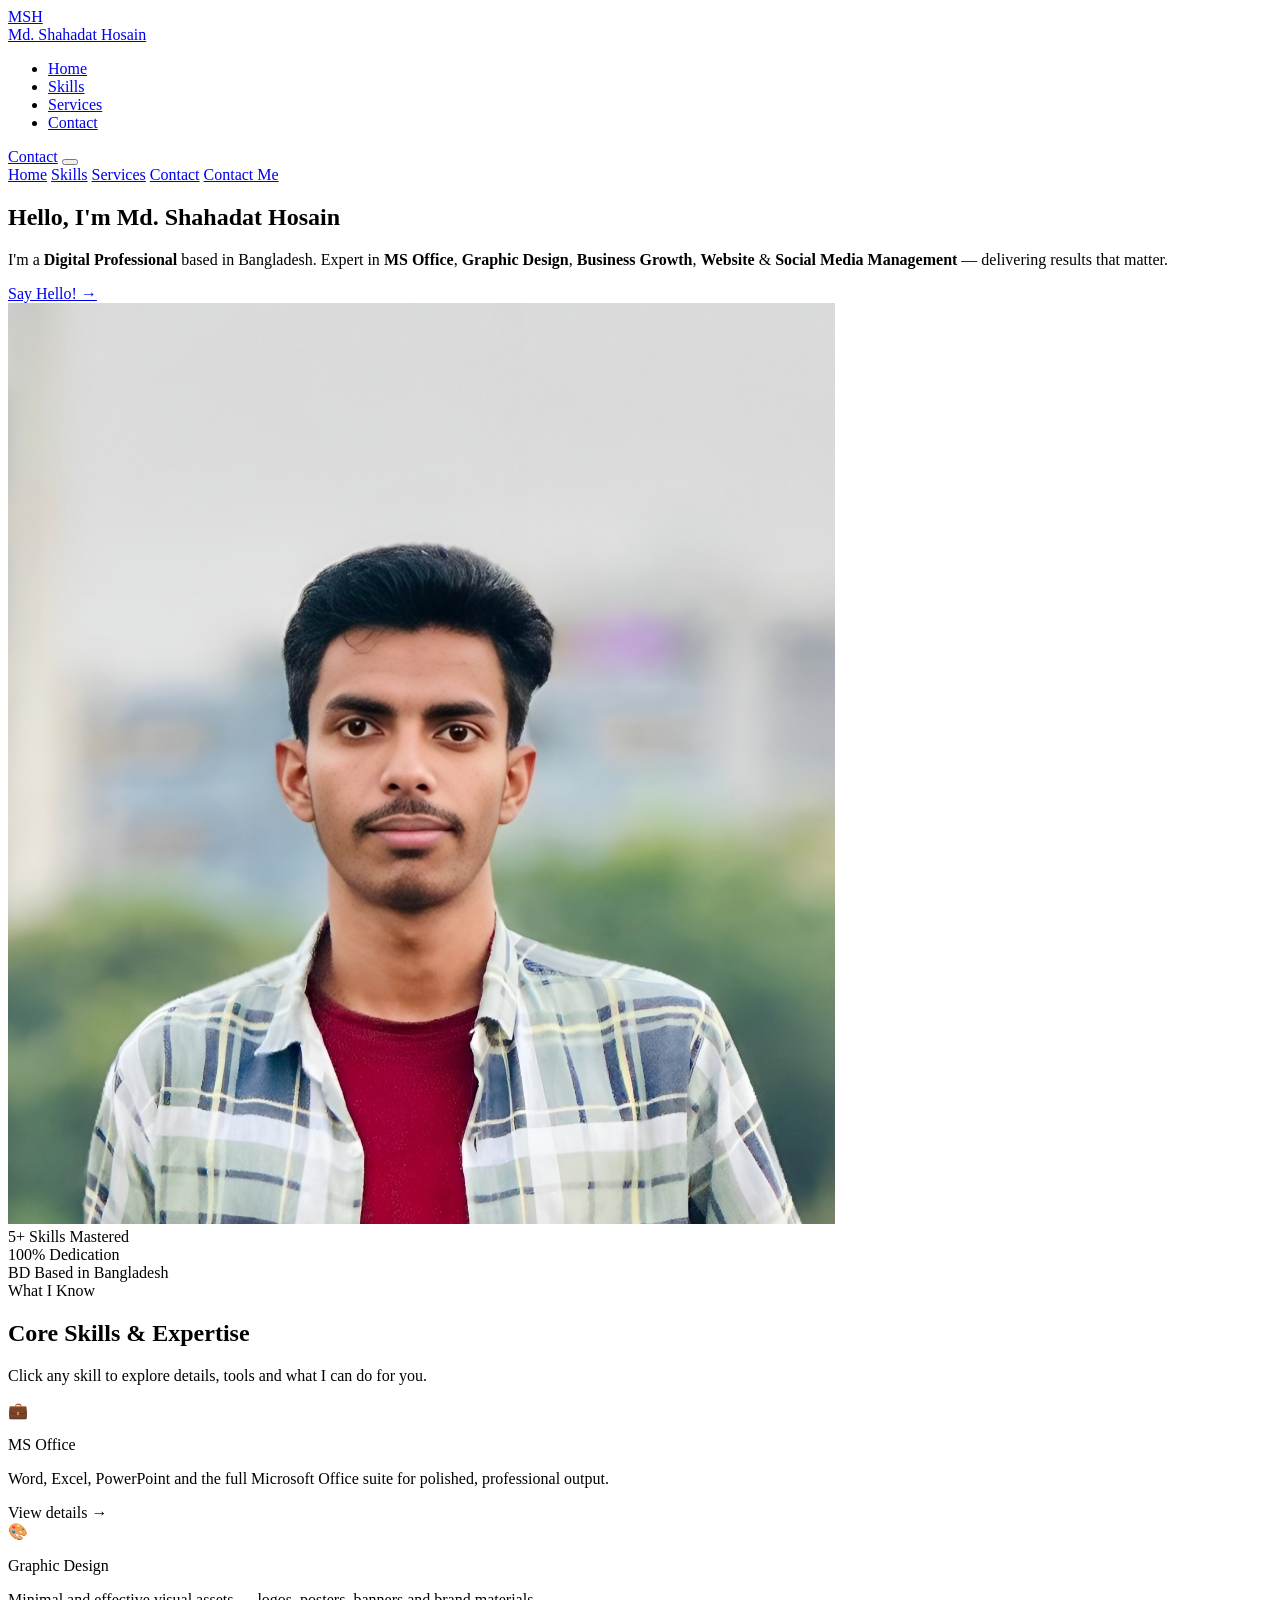
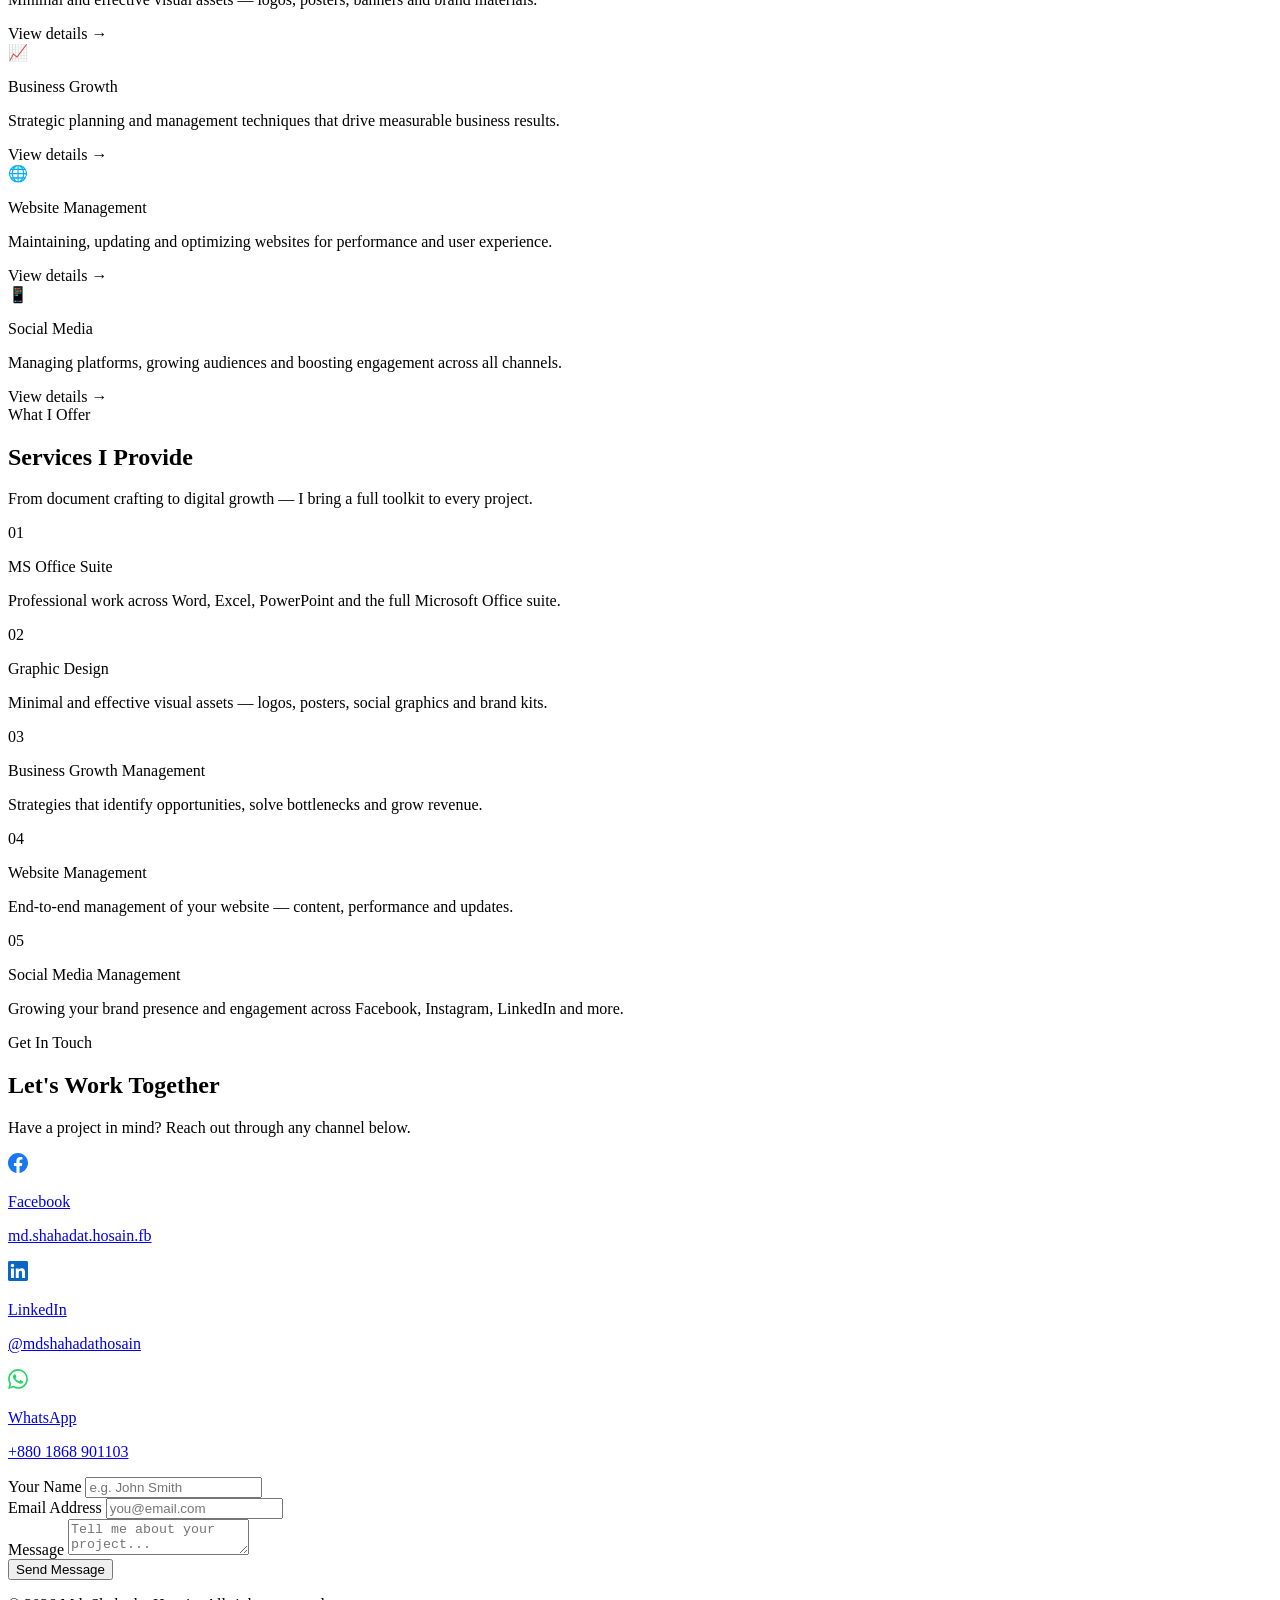
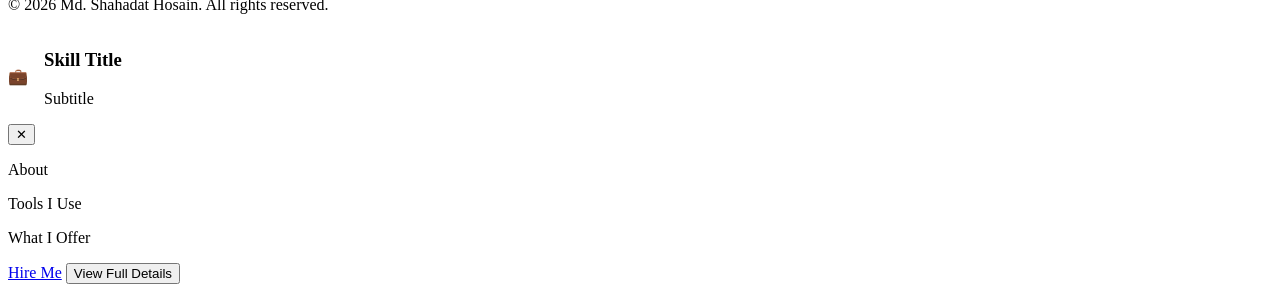
==== index.html @ ca5d0a6a "Add files via upload" ====
<!DOCTYPE html>
<html lang="en">
<head>
<meta charset="UTF-8">
<meta name="viewport" content="width=device-width, initial-scale=1.0">
<title>Md. Shahadat Hosain — Portfolio</title>
<link href="https://fonts.googleapis.com/css2?family=Plus+Jakarta+Sans:wght@300;400;500;600;700;800&display=swap" rel="stylesheet">
<link rel="stylesheet" href="css/style.css">
</head>
<body>

<nav>
  <a href="#" class="nav-brand">
    <div class="nav-avatar">MSH</div>
    <span class="nav-brand-name">Md. Shahadat Hosain</span>
  </a>
  <ul class="nav-links">
    <li><a href="#home" class="active">Home</a></li>
    <li><a href="#skills">Skills</a></li>
    <li><a href="#services">Services</a></li>
    <li><a href="#contact">Contact</a></li>
  </ul>
  <a href="#contact" class="nav-contact">Contact</a>
  <button class="hamburger" id="hamburger" aria-label="Menu">
    <span></span><span></span><span></span>
  </button>
</nav>
<div class="mobile-menu" id="mobileMenu">
  <a href="#home"     onclick="closeMobile()">Home</a>
  <a href="#skills"   onclick="closeMobile()">Skills</a>
  <a href="#services" onclick="closeMobile()">Services</a>
  <a href="#contact"  onclick="closeMobile()">Contact</a>
  <a href="#contact" class="m-contact" onclick="closeMobile()">Contact Me</a>
</div>

<!-- HERO -->
<section class="hero" id="home">
  <div class="hero-bg"></div>
  <div class="hero-left">
    <h1 class="hero-greeting">
      Hello, I&#39;m
      <span>Md. Shahadat Hosain</span>
    </h1>
    <p class="hero-desc">
      I&#39;m a <strong>Digital Professional</strong> based in Bangladesh. Expert in
      <strong>MS Office</strong>, <strong>Graphic Design</strong>,
      <strong>Business Growth</strong>, <strong>Website</strong> &amp;
      <strong>Social Media Management</strong> — delivering results that matter.
    </p>
    <a href="#contact" class="hero-cta">Say Hello! &rarr;</a>
  </div>
  <div class="hero-right">
    <div class="hero-photo-wrap">
      <img src="[data-uri]" alt="Md. Shahadat Hosain">
    </div>
  </div>
  <div class="hero-stats">
    <div class="stat-box">
      <span class="stat-num">5+</span>
      <span class="stat-label">Skills Mastered</span>
    </div>
    <div class="stat-box">
      <span class="stat-num">100%</span>
      <span class="stat-label">Dedication</span>
    </div>
    <div class="stat-box">
      <span class="stat-num">BD</span>
      <span class="stat-label">Based in Bangladesh</span>
    </div>
  </div>
</section>

<!-- SKILLS -->
<section class="section" id="skills">
  <div class="section-header">
    <span class="section-badge">What I Know</span>
    <h2 class="section-title">Core Skills &amp; Expertise</h2>
    <p class="section-sub">Click any skill to explore details, tools and what I can do for you.</p>
  </div>
  <div class="skills-grid">

    <div class="skill-card" onclick="openSkillModal('ms-office')">
      <div class="skill-icon-wrap">💼</div>
      <p class="skill-name">MS Office</p>
      <p class="skill-desc">Word, Excel, PowerPoint and the full Microsoft Office suite for polished, professional output.</p>
      <span class="skill-arrow">View details &rarr;</span>
    </div>

    <div class="skill-card" onclick="openSkillModal('graphic-design')">
      <div class="skill-icon-wrap">🎨</div>
      <p class="skill-name">Graphic Design</p>
      <p class="skill-desc">Minimal and effective visual assets — logos, posters, banners and brand materials.</p>
      <span class="skill-arrow">View details &rarr;</span>
    </div>

    <div class="skill-card" onclick="openSkillModal('business-growth')">
      <div class="skill-icon-wrap">📈</div>
      <p class="skill-name">Business Growth</p>
      <p class="skill-desc">Strategic planning and management techniques that drive measurable business results.</p>
      <span class="skill-arrow">View details &rarr;</span>
    </div>

    <div class="skill-card" onclick="openSkillModal('website-management')">
      <div class="skill-icon-wrap">🌐</div>
      <p class="skill-name">Website Management</p>
      <p class="skill-desc">Maintaining, updating and optimizing websites for performance and user experience.</p>
      <span class="skill-arrow">View details &rarr;</span>
    </div>

    <div class="skill-card" onclick="openSkillModal('social-media')">
      <div class="skill-icon-wrap">📱</div>
      <p class="skill-name">Social Media</p>
      <p class="skill-desc">Managing platforms, growing audiences and boosting engagement across all channels.</p>
      <span class="skill-arrow">View details &rarr;</span>
    </div>

  </div>
</section>

<!-- SERVICES -->
<section class="section alt" id="services">
  <div class="section-header">
    <span class="section-badge">What I Offer</span>
    <h2 class="section-title">Services I Provide</h2>
    <p class="section-sub">From document crafting to digital growth — I bring a full toolkit to every project.</p>
  </div>
  <div class="services-grid">
    <div class="service-card">
      <p class="service-num">01</p>
      <p class="service-title">MS Office Suite</p>
      <p class="service-desc">Professional work across Word, Excel, PowerPoint and the full Microsoft Office suite.</p>
    </div>
    <div class="service-card">
      <p class="service-num">02</p>
      <p class="service-title">Graphic Design</p>
      <p class="service-desc">Minimal and effective visual assets — logos, posters, social graphics and brand kits.</p>
    </div>
    <div class="service-card">
      <p class="service-num">03</p>
      <p class="service-title">Business Growth Management</p>
      <p class="service-desc">Strategies that identify opportunities, solve bottlenecks and grow revenue.</p>
    </div>
    <div class="service-card">
      <p class="service-num">04</p>
      <p class="service-title">Website Management</p>
      <p class="service-desc">End-to-end management of your website — content, performance and updates.</p>
    </div>
    <div class="service-card">
      <p class="service-num">05</p>
      <p class="service-title">Social Media Management</p>
      <p class="service-desc">Growing your brand presence and engagement across Facebook, Instagram, LinkedIn and more.</p>
    </div>
  </div>
</section>

<!-- CONTACT -->
<section class="contact-section" id="contact">
  <div class="section-header" style="position:relative;z-index:1">
    <span class="section-badge">Get In Touch</span>
    <h2 class="section-title">Let&#39;s Work Together</h2>
    <p class="section-sub">Have a project in mind? Reach out through any channel below.</p>
  </div>
  <div class="contact-grid">
    <div class="contact-links">
      <a href="https://www.facebook.com/md.shahadat.hosain.fb" target="_blank" class="contact-link">
        <div class="contact-icon ci-fb">
          <svg width="20" height="20" viewBox="0 0 24 24" fill="#1877f2"><path d="M24 12.073c0-6.627-5.373-12-12-12s-12 5.373-12 12c0 5.99 4.388 10.954 10.125 11.854v-8.385H7.078v-3.47h3.047V9.43c0-3.007 1.792-4.669 4.533-4.669 1.312 0 2.686.235 2.686.235v2.953H15.83c-1.491 0-1.956.925-1.956 1.874v2.25h3.328l-.532 3.47h-2.796v8.385C19.612 23.027 24 18.062 24 12.073z"/></svg>
        </div>
        <div>
          <p class="contact-link-label">Facebook</p>
          <p class="contact-link-val">md.shahadat.hosain.fb</p>
        </div>
      </a>
      <a href="https://www.linkedin.com/in/mdshahadathosain" target="_blank" class="contact-link">
        <div class="contact-icon ci-li">
          <svg width="20" height="20" viewBox="0 0 24 24" fill="#0a66c2"><path d="M20.447 20.452h-3.554v-5.569c0-1.328-.027-3.037-1.852-3.037-1.853 0-2.136 1.445-2.136 2.939v5.667H9.351V9h3.414v1.561h.046c.477-.9 1.637-1.85 3.37-1.85 3.601 0 4.267 2.37 4.267 5.455v6.286zM5.337 7.433c-1.144 0-2.063-.926-2.063-2.065 0-1.138.92-2.063 2.063-2.063 1.14 0 2.064.925 2.064 2.063 0 1.139-.925 2.065-2.064 2.065zm1.782 13.019H3.555V9h3.564v11.452zM22.225 0H1.771C.792 0 0 .774 0 1.729v20.542C0 23.227.792 24 1.771 24h20.451C23.2 24 24 23.227 24 22.271V1.729C24 .774 23.2 0 22.222 0h.003z"/></svg>
        </div>
        <div>
          <p class="contact-link-label">LinkedIn</p>
          <p class="contact-link-val">@mdshahadathosain</p>
        </div>
      </a>
      <a href="https://wa.me/8801868901103" target="_blank" class="contact-link">
        <div class="contact-icon ci-wa">
          <svg width="20" height="20" viewBox="0 0 24 24" fill="#25d366"><path d="M17.472 14.382c-.297-.149-1.758-.867-2.03-.967-.273-.099-.471-.148-.67.15-.197.297-.767.966-.94 1.164-.173.199-.347.223-.644.075-.297-.15-1.255-.463-2.39-1.475-.883-.788-1.48-1.761-1.653-2.059-.173-.297-.018-.458.13-.606.134-.133.298-.347.446-.52.149-.174.198-.298.298-.497.099-.198.05-.371-.025-.52-.075-.149-.669-1.612-.916-2.207-.242-.579-.487-.5-.669-.51-.173-.008-.371-.01-.57-.01-.198 0-.52.074-.792.372-.272.297-1.04 1.016-1.04 2.479 0 1.462 1.065 2.875 1.213 3.074.149.198 2.096 3.2 5.077 4.487.709.306 1.262.489 1.694.625.712.227 1.36.195 1.871.118.571-.085 1.758-.719 2.006-1.413.248-.694.248-1.289.173-1.413-.074-.124-.272-.198-.57-.347m-5.421 7.403h-.004a9.87 9.87 0 01-5.031-1.378l-.361-.214-3.741.982.998-3.648-.235-.374a9.86 9.86 0 01-1.51-5.26c.001-5.45 4.436-9.884 9.888-9.884 2.64 0 5.122 1.03 6.988 2.898a9.825 9.825 0 012.893 6.994c-.003 5.45-4.437 9.884-9.885 9.884m8.413-18.297A11.815 11.815 0 0012.05 0C5.495 0 .16 5.335.157 11.892c0 2.096.547 4.142 1.588 5.945L.057 24l6.305-1.654a11.882 11.882 0 005.683 1.448h.005c6.554 0 11.89-5.335 11.893-11.893a11.821 11.821 0 00-3.48-8.413z"/></svg>
        </div>
        <div>
          <p class="contact-link-label">WhatsApp</p>
          <p class="contact-link-val">+880 1868 901103</p>
        </div>
      </a>
    </div>
    <div class="contact-form">
      <form onsubmit="handleContactSubmit(event)">
        <div class="form-group">
          <label class="form-label">Your Name</label>
          <input type="text" id="contactName" class="form-input" placeholder="e.g. John Smith" required>
        </div>
        <div class="form-group">
          <label class="form-label">Email Address</label>
          <input type="email" class="form-input" placeholder="you@email.com" required>
        </div>
        <div class="form-group">
          <label class="form-label">Message</label>
          <textarea class="form-textarea" placeholder="Tell me about your project..."></textarea>
        </div>
        <button type="submit" class="btn-submit">Send Message</button>
      </form>
    </div>
  </div>
</section>

<footer>
  <p>&copy; 2026 <span>Md. Shahadat Hosain</span>. All rights reserved.</p>
</footer>

<!-- SKILL MODAL -->
<div class="modal-overlay" id="modalOverlay">
  <div class="modal-box" id="modalBox">
    <div class="modal-header">
      <div style="display:flex;align-items:center;gap:1rem;flex:1">
        <div class="modal-icon-wrap" id="modal-icon">💼</div>
        <div class="modal-title-group">
          <h3 class="modal-title" id="modal-title">Skill Title</h3>
          <p class="modal-subtitle" id="modal-subtitle">Subtitle</p>
        </div>
      </div>
      <button class="modal-close" onclick="closeModal()">&#10005;</button>
    </div>
    <div class="modal-body">
      <p class="modal-section-title">About</p>
      <p class="modal-desc" id="modal-desc"></p>
      <p class="modal-section-title">Tools I Use</p>
      <div class="modal-tools" id="modal-tools"></div>
      <p class="modal-section-title">What I Offer</p>
      <div class="modal-offers" id="modal-offers"></div>
      <div class="modal-cta">
        <a href="#contact" class="modal-btn modal-btn-primary" onclick="closeModal()">Hire Me</a>
        <button class="modal-btn modal-btn-outline" id="modal-full-page-btn">View Full Details</button>
      </div>
    </div>
  </div>
</div>

<script src="js/main.js"></script>
</body>
</html>
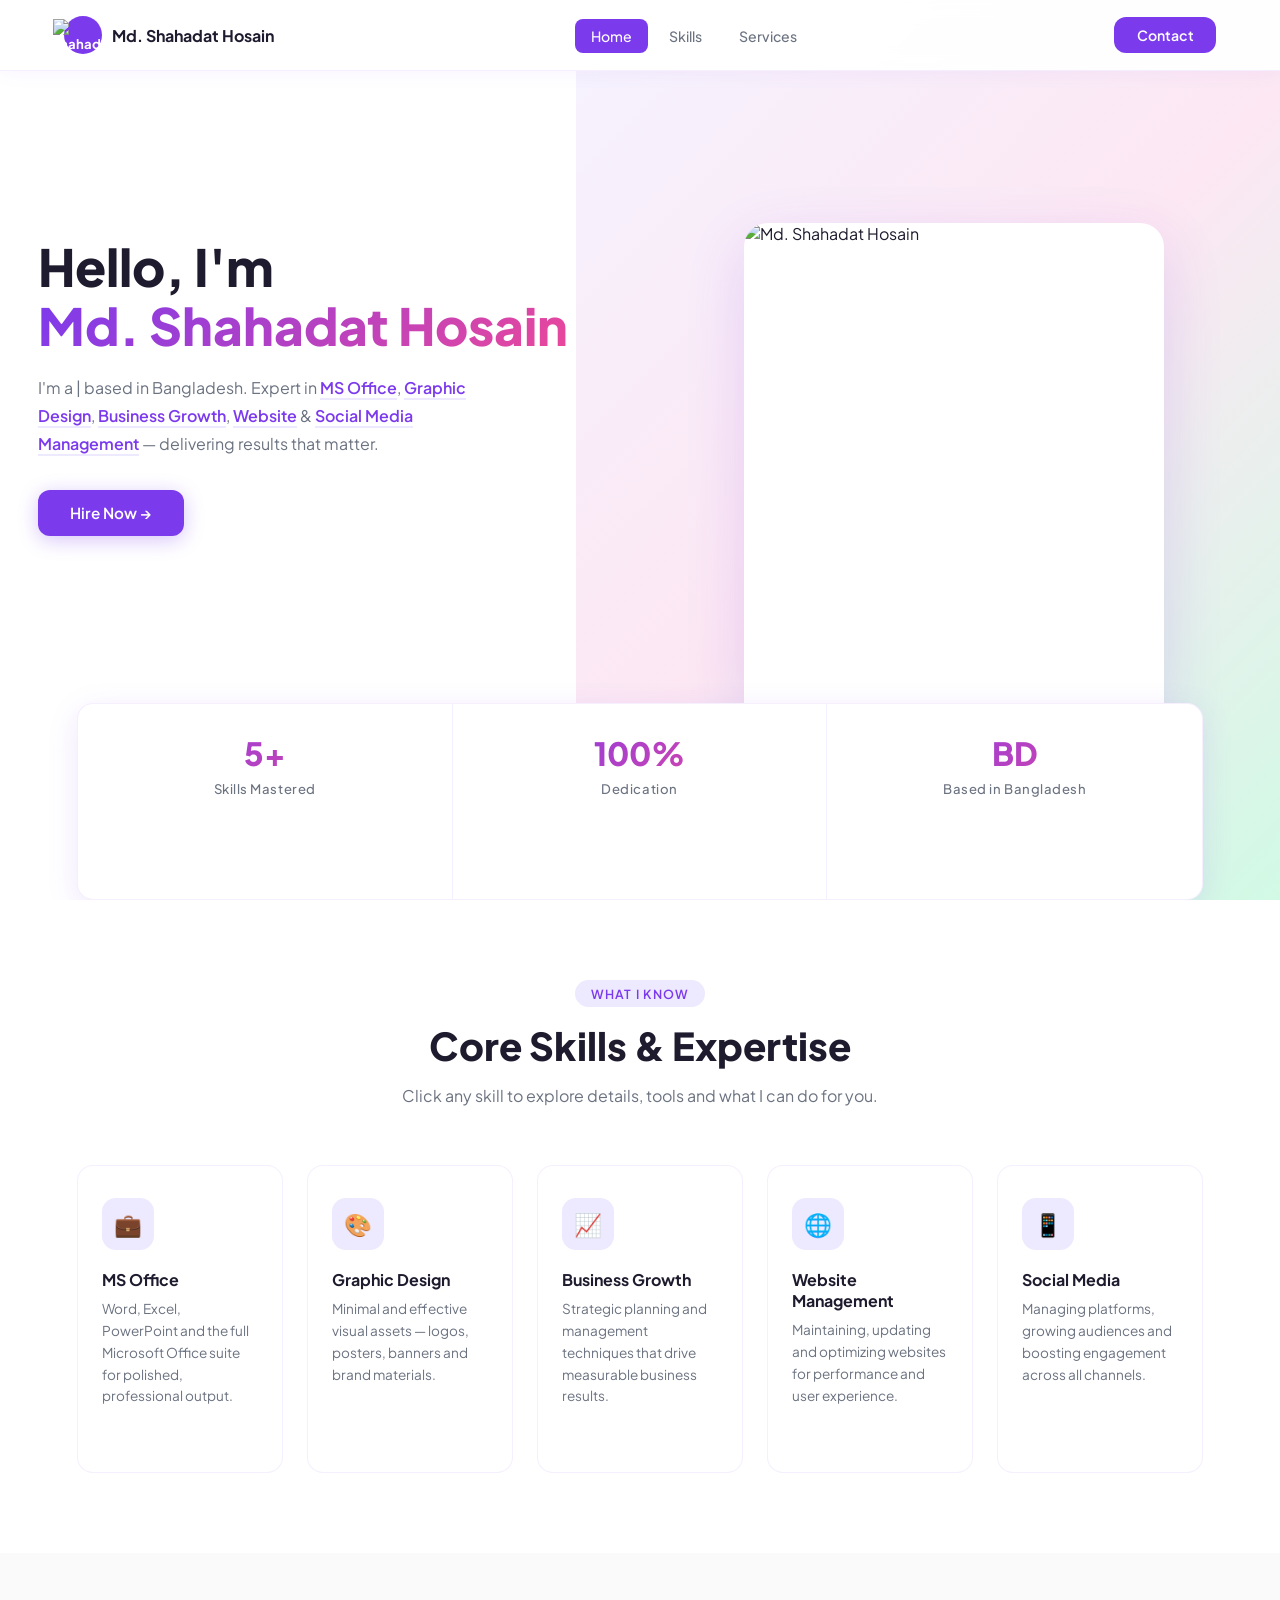
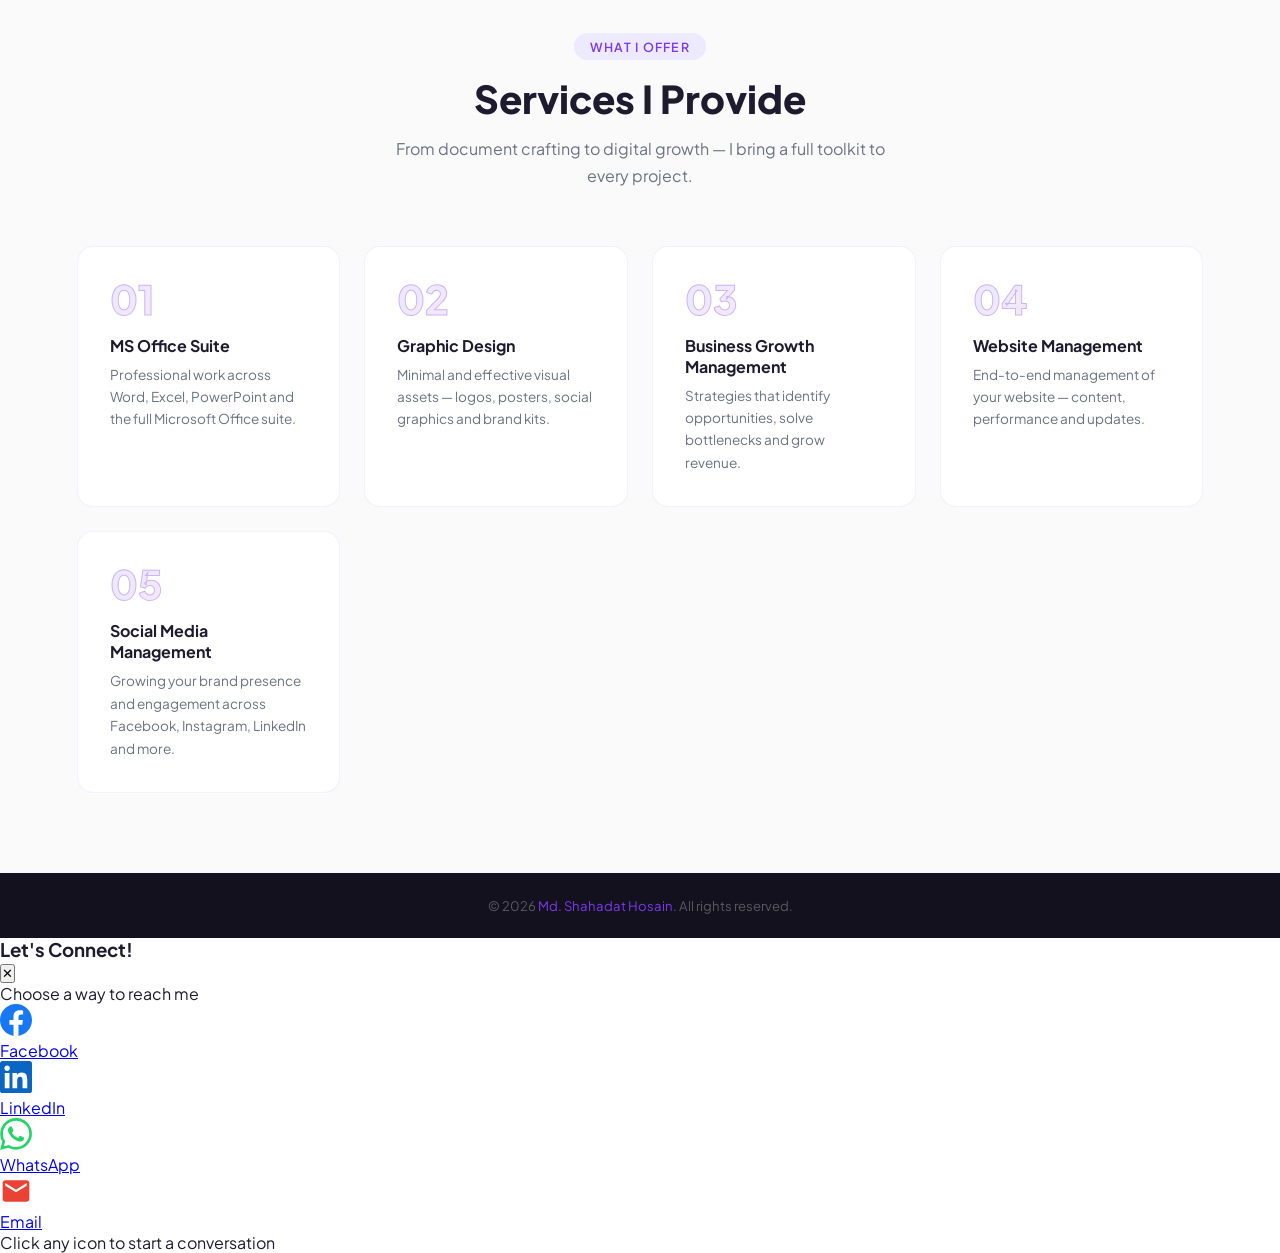
==== commit 37560200: "Update index.html" ====
--- a/index.html
+++ b/index.html
@@ -11,14 +11,14 @@
 
 <nav>
   <a href="#" class="nav-brand">
-    <div class="nav-avatar">MSH</div>
+    <div class="nav-avatar"><img class="nav-img" src="nav.jpg" alt="shahadat"></div>
     <span class="nav-brand-name">Md. Shahadat Hosain</span>
   </a>
   <ul class="nav-links">
     <li><a href="#home" class="active">Home</a></li>
     <li><a href="#skills">Skills</a></li>
     <li><a href="#services">Services</a></li>
-    <li><a href="#contact">Contact</a></li>
+    <!-- <li><a href="#contact">Contact</a></li> -->
   </ul>
   <a href="#contact" class="nav-contact">Contact</a>
   <button class="hamburger" id="hamburger" aria-label="Menu">
@@ -42,16 +42,16 @@
       <span>Md. Shahadat Hosain</span>
     </h1>
     <p class="hero-desc">
-      I&#39;m a <strong>Digital Professional</strong> based in Bangladesh. Expert in
+      I&#39;m a <span class="typing-text"></span><span class="typing-cursor">|</span> based in Bangladesh. Expert in
       <strong>MS Office</strong>, <strong>Graphic Design</strong>,
       <strong>Business Growth</strong>, <strong>Website</strong> &amp;
       <strong>Social Media Management</strong> — delivering results that matter.
     </p>
-    <a href="#contact" class="hero-cta">Say Hello! &rarr;</a>
+    <a href="#contact" class="hero-cta">Hire Now &rarr;</a>
   </div>
   <div class="hero-right">
     <div class="hero-photo-wrap">
-      <img src="[data-uri]" alt="Md. Shahadat Hosain">
+      <img src="shahadat.jpeg" alt="Md. Shahadat Hosain" class="hero-photo">
     </div>
   </div>
   <div class="hero-stats">
@@ -154,7 +154,7 @@
 </section>
 
 <!-- CONTACT -->
-<section class="contact-section" id="contact">
+<!-- <section class="contact-section" id="contact">
   <div class="section-header" style="position:relative;z-index:1">
     <span class="section-badge">Get In Touch</span>
     <h2 class="section-title">Let&#39;s Work Together</h2>
@@ -162,53 +162,24 @@
   </div>
   <div class="contact-grid">
     <div class="contact-links">
-      <a href="https://www.facebook.com/md.shahadat.hosain.fb" target="_blank" class="contact-link">
+      <a href="https://www.facebook.com/md.shahadat.hosain.fb" target="_blank" class="contact-link" aria-label="Contact via Facebook">
         <div class="contact-icon ci-fb">
-          <svg width="20" height="20" viewBox="0 0 24 24" fill="#1877f2"><path d="M24 12.073c0-6.627-5.373-12-12-12s-12 5.373-12 12c0 5.99 4.388 10.954 10.125 11.854v-8.385H7.078v-3.47h3.047V9.43c0-3.007 1.792-4.669 4.533-4.669 1.312 0 2.686.235 2.686.235v2.953H15.83c-1.491 0-1.956.925-1.956 1.874v2.25h3.328l-.532 3.47h-2.796v8.385C19.612 23.027 24 18.062 24 12.073z"/></svg>
-        </div>
-        <div>
-          <p class="contact-link-label">Facebook</p>
-          <p class="contact-link-val">md.shahadat.hosain.fb</p>
-        </div>
-      </a>
-      <a href="https://www.linkedin.com/in/mdshahadathosain" target="_blank" class="contact-link">
+          <svg width="28" height="28" viewBox="0 0 24 24" fill="#1877f2"><path d="M24 12.073c0-6.627-5.373-12-12-12s-12 5.373-12 12c0 5.99 4.388 10.954 10.125 11.854v-8.385H7.078v-3.47h3.047V9.43c0-3.007 1.792-4.669 4.533-4.669 1.312 0 2.686.235 2.686.235v2.953H15.83c-1.491 0-1.956.925-1.956 1.874v2.25h3.328l-.532 3.47h-2.796v8.385C19.612 23.027 24 18.062 24 12.073z"/></svg>
+        </div>
+      </a>
+      <a href="https://www.linkedin.com/in/mdshahadathosain" target="_blank" class="contact-link" aria-label="Contact via LinkedIn">
         <div class="contact-icon ci-li">
-          <svg width="20" height="20" viewBox="0 0 24 24" fill="#0a66c2"><path d="M20.447 20.452h-3.554v-5.569c0-1.328-.027-3.037-1.852-3.037-1.853 0-2.136 1.445-2.136 2.939v5.667H9.351V9h3.414v1.561h.046c.477-.9 1.637-1.85 3.37-1.85 3.601 0 4.267 2.37 4.267 5.455v6.286zM5.337 7.433c-1.144 0-2.063-.926-2.063-2.065 0-1.138.92-2.063 2.063-2.063 1.14 0 2.064.925 2.064 2.063 0 1.139-.925 2.065-2.064 2.065zm1.782 13.019H3.555V9h3.564v11.452zM22.225 0H1.771C.792 0 0 .774 0 1.729v20.542C0 23.227.792 24 1.771 24h20.451C23.2 24 24 23.227 24 22.271V1.729C24 .774 23.2 0 22.222 0h.003z"/></svg>
-        </div>
-        <div>
-          <p class="contact-link-label">LinkedIn</p>
-          <p class="contact-link-val">@mdshahadathosain</p>
-        </div>
-      </a>
-      <a href="https://wa.me/8801868901103" target="_blank" class="contact-link">
+          <svg width="28" height="28" viewBox="0 0 24 24" fill="#0a66c2"><path d="M20.447 20.452h-3.554v-5.569c0-1.328-.027-3.037-1.852-3.037-1.853 0-2.136 1.445-2.136 2.939v5.667H9.351V9h3.414v1.561h.046c.477-.9 1.637-1.85 3.37-1.85 3.601 0 4.267 2.37 4.267 5.455v6.286zM5.337 7.433c-1.144 0-2.063-.926-2.063-2.065 0-1.138.92-2.063 2.063-2.063 1.14 0 2.064.925 2.064 2.063 0 1.139-.925 2.065-2.064 2.065zm1.782 13.019H3.555V9h3.564v11.452zM22.225 0H1.771C.792 0 0 .774 0 1.729v20.542C0 23.227.792 24 1.771 24h20.451C23.2 24 24 23.227 24 22.271V1.729C24 .774 23.2 0 22.222 0h.003z"/></svg>
+        </div>
+      </a>
+      <a href="https://wa.me/8801868901103" target="_blank" class="contact-link" aria-label="Contact via WhatsApp">
         <div class="contact-icon ci-wa">
-          <svg width="20" height="20" viewBox="0 0 24 24" fill="#25d366"><path d="M17.472 14.382c-.297-.149-1.758-.867-2.03-.967-.273-.099-.471-.148-.67.15-.197.297-.767.966-.94 1.164-.173.199-.347.223-.644.075-.297-.15-1.255-.463-2.39-1.475-.883-.788-1.48-1.761-1.653-2.059-.173-.297-.018-.458.13-.606.134-.133.298-.347.446-.52.149-.174.198-.298.298-.497.099-.198.05-.371-.025-.52-.075-.149-.669-1.612-.916-2.207-.242-.579-.487-.5-.669-.51-.173-.008-.371-.01-.57-.01-.198 0-.52.074-.792.372-.272.297-1.04 1.016-1.04 2.479 0 1.462 1.065 2.875 1.213 3.074.149.198 2.096 3.2 5.077 4.487.709.306 1.262.489 1.694.625.712.227 1.36.195 1.871.118.571-.085 1.758-.719 2.006-1.413.248-.694.248-1.289.173-1.413-.074-.124-.272-.198-.57-.347m-5.421 7.403h-.004a9.87 9.87 0 01-5.031-1.378l-.361-.214-3.741.982.998-3.648-.235-.374a9.86 9.86 0 01-1.51-5.26c.001-5.45 4.436-9.884 9.888-9.884 2.64 0 5.122 1.03 6.988 2.898a9.825 9.825 0 012.893 6.994c-.003 5.45-4.437 9.884-9.885 9.884m8.413-18.297A11.815 11.815 0 0012.05 0C5.495 0 .16 5.335.157 11.892c0 2.096.547 4.142 1.588 5.945L.057 24l6.305-1.654a11.882 11.882 0 005.683 1.448h.005c6.554 0 11.89-5.335 11.893-11.893a11.821 11.821 0 00-3.48-8.413z"/></svg>
-        </div>
-        <div>
-          <p class="contact-link-label">WhatsApp</p>
-          <p class="contact-link-val">+880 1868 901103</p>
-        </div>
-      </a>
-    </div>
-    <div class="contact-form">
-      <form onsubmit="handleContactSubmit(event)">
-        <div class="form-group">
-          <label class="form-label">Your Name</label>
-          <input type="text" id="contactName" class="form-input" placeholder="e.g. John Smith" required>
-        </div>
-        <div class="form-group">
-          <label class="form-label">Email Address</label>
-          <input type="email" class="form-input" placeholder="you@email.com" required>
-        </div>
-        <div class="form-group">
-          <label class="form-label">Message</label>
-          <textarea class="form-textarea" placeholder="Tell me about your project..."></textarea>
-        </div>
-        <button type="submit" class="btn-submit">Send Message</button>
-      </form>
-    </div>
-  </div>
-</section>
+          <svg width="28" height="28" viewBox="0 0 24 24" fill="#25d366"><path d="M17.472 14.382c-.297-.149-1.758-.867-2.03-.967-.273-.099-.471-.148-.67.15-.197.297-.767.966-.94 1.164-.173.199-.347.223-.644.075-.297-.15-1.255-.463-2.39-1.475-.883-.788-1.48-1.761-1.653-2.059-.173-.297-.018-.458.13-.606.134-.133.298-.347.446-.52.149-.174.198-.298.298-.497.099-.198.05-.371-.025-.52-.075-.149-.669-1.612-.916-2.207-.242-.579-.487-.5-.669-.51-.173-.008-.371-.01-.57-.01-.198 0-.52.074-.792.372-.272.297-1.04 1.016-1.04 2.479 0 1.462 1.065 2.875 1.213 3.074.149.198 2.096 3.2 5.077 4.487.709.306 1.262.489 1.694.625.712.227 1.36.195 1.871.118.571-.085 1.758-.719 2.006-1.413.248-.694.248-1.289.173-1.413-.074-.124-.272-.198-.57-.347m-5.421 7.403h-.004a9.87 9.87 0 01-5.031-1.378l-.361-.214-3.741.982.998-3.648-.235-.374a9.86 9.86 0 01-1.51-5.26c.001-5.45 4.436-9.884 9.888-9.884 2.64 0 5.122 1.03 6.988 2.898a9.825 9.825 0 012.893 6.994c-.003 5.45-4.437 9.884-9.885 9.884m8.413-18.297A11.815 11.815 0 0012.05 0C5.495 0 .16 5.335.157 11.892c0 2.096.547 4.142 1.588 5.945L.057 24l6.305-1.654a11.882 11.882 0 005.683 1.448h.005c6.554 0 11.89-5.335 11.893-11.893a11.821 11.821 0 00-3.48-8.413z"/></svg>
+        </div>
+      </a>
+    </div>
+  </div>
+</section> -->
 
 <footer>
   <p>&copy; 2026 <span>Md. Shahadat Hosain</span>. All rights reserved.</p>
@@ -242,6 +213,44 @@
   </div>
 </div>
 
+<!-- CONTACT POPUP -->
+<div class="contact-popup-overlay" id="contactPopupOverlay">
+  <div class="contact-popup-box">
+    <div class="contact-popup-header">
+      <h3>Let's Connect!</h3>
+      <button class="contact-popup-close" onclick="closeContactPopup()">&#10005;</button>
+    </div>
+    <p class="contact-popup-subtitle">Choose a way to reach me</p>
+    <div class="contact-popup-icons">
+      <a href="https://www.facebook.com/md.shahadat.hosain.fb" target="_blank" class="contact-popup-link cp-facebook" aria-label="Facebook">
+        <div class="contact-popup-icon">
+          <svg width="32" height="32" viewBox="0 0 24 24" fill="#1877f2"><path d="M24 12.073c0-6.627-5.373-12-12-12s-12 5.373-12 12c0 5.99 4.388 10.954 10.125 11.854v-8.385H7.078v-3.47h3.047V9.43c0-3.007 1.792-4.669 4.533-4.669 1.312 0 2.686.235 2.686.235v2.953H15.83c-1.491 0-1.956.925-1.956 1.874v2.25h3.328l-.532 3.47h-2.796v8.385C19.612 23.027 24 18.062 24 12.073z"/></svg>
+        </div>
+        <span class="contact-popup-label">Facebook</span>
+      </a>
+      <a href="https://www.linkedin.com/in/mdshahadathosain" target="_blank" class="contact-popup-link cp-linkedin" aria-label="LinkedIn">
+        <div class="contact-popup-icon">
+          <svg width="32" height="32" viewBox="0 0 24 24" fill="#0a66c2"><path d="M20.447 20.452h-3.554v-5.569c0-1.328-.027-3.037-1.852-3.037-1.853 0-2.136 1.445-2.136 2.939v5.667H9.351V9h3.414v1.561h.046c.477-.9 1.637-1.85 3.37-1.85 3.601 0 4.267 2.37 4.267 5.455v6.286zM5.337 7.433c-1.144 0-2.063-.926-2.063-2.065 0-1.138.92-2.063 2.063-2.063 1.14 0 2.064.925 2.064 2.063 0 1.139-.925 2.065-2.064 2.065zm1.782 13.019H3.555V9h3.564v11.452zM22.225 0H1.771C.792 0 0 .774 0 1.729v20.542C0 23.227.792 24 1.771 24h20.451C23.2 24 24 23.227 24 22.271V1.729C24 .774 23.2 0 22.222 0h.003z"/></svg>
+        </div>
+        <span class="contact-popup-label">LinkedIn</span>
+      </a>
+      <a href="https://wa.me/8801868901103" target="_blank" class="contact-popup-link cp-whatsapp" aria-label="WhatsApp">
+        <div class="contact-popup-icon">
+          <svg width="32" height="32" viewBox="0 0 24 24" fill="#25d366"><path d="M17.472 14.382c-.297-.149-1.758-.867-2.03-.967-.273-.099-.471-.148-.67.15-.197.297-.767.966-.94 1.164-.173.199-.347.223-.644.075-.297-.15-1.255-.463-2.39-1.475-.883-.788-1.48-1.761-1.653-2.059-.173-.297-.018-.458.13-.606.134-.133.298-.347.446-.52.149-.174.198-.298.298-.497.099-.198.05-.371-.025-.52-.075-.149-.669-1.612-.916-2.207-.242-.579-.487-.5-.669-.51-.173-.008-.371-.01-.57-.01-.198 0-.52.074-.792.372-.272.297-1.04 1.016-1.04 2.479 0 1.462 1.065 2.875 1.213 3.074.149.198 2.096 3.2 5.077 4.487.709.306 1.262.489 1.694.625.712.227 1.36.195 1.871.118.571-.085 1.758-.719 2.006-1.413.248-.694.248-1.289.173-1.413-.074-.124-.272-.198-.57-.347m-5.421 7.403h-.004a9.87 9.87 0 01-5.031-1.378l-.361-.214-3.741.982.998-3.648-.235-.374a9.86 9.86 0 01-1.51-5.26c.001-5.45 4.436-9.884 9.888-9.884 2.64 0 5.122 1.03 6.988 2.898a9.825 9.825 0 012.893 6.994c-.003 5.45-4.437 9.884-9.885 9.884m8.413-18.297A11.815 11.815 0 0012.05 0C5.495 0 .16 5.335.157 11.892c0 2.096.547 4.142 1.588 5.945L.057 24l6.305-1.654a11.882 11.882 0 005.683 1.448h.005c6.554 0 11.89-5.335 11.893-11.893a11.821 11.821 0 00-3.48-8.413z"/></svg>
+        </div>
+        <span class="contact-popup-label">WhatsApp</span>
+      </a>
+      <a href="mailto:mdshahadathosain@outlook.com" class="contact-popup-link cp-email" aria-label="Email">
+        <div class="contact-popup-icon">
+          <svg width="32" height="32" viewBox="0 0 24 24" fill="#ea4335"><path d="M20 4H4c-1.1 0-1.99.9-1.99 2L2 18c0 1.1.9 2 2 2h16c1.1 0 2-.9 2-2V6c0-1.1-.9-2-2-2zm0 4l-8 5-8-5V6l8 5 8-5v2z"/></svg>
+        </div>
+        <span class="contact-popup-label">Email</span>
+      </a>
+    </div>
+    <p class="contact-popup-note">Click any icon to start a conversation</p>
+  </div>
+</div>
+
 <script src="js/main.js"></script>
 </body>
-</html>+</html>
--- a/css/style.css
+++ b/css/style.css
@@ -0,0 +1,481 @@
+/* ============================================================
+   PORTFOLIO — Md. Shahadat Hosain
+   style.css — Main Stylesheet
+   ============================================================ */
+
+*, *::before, *::after { box-sizing: border-box; margin: 0; padding: 0; }
+
+:root {
+  --purple:       #7c3aed;
+  --purple2:      #9333ea;
+  --purple-light: #ede9fe;
+  --purple-soft:  #f5f3ff;
+  --pink:         #ec4899;
+  --teal:         #2dd4bf;
+  --text:         #1e1b2e;
+  --text2:        #6b7280;
+  --white:        #ffffff;
+  --bg:           #ffffff;
+  --radius-sm:    8px;
+  --radius-md:    12px;
+  --radius-lg:    16px;
+  --radius-xl:    24px;
+  --shadow-sm:    0 4px 16px rgba(124,58,237,0.08);
+  --shadow-md:    0 8px 32px rgba(124,58,237,0.12);
+  --shadow-lg:    0 20px 60px rgba(124,58,237,0.16);
+}
+
+html { scroll-behavior: smooth; }
+
+body {
+  font-family: 'Plus Jakarta Sans', sans-serif;
+  background: var(--bg);
+  color: var(--text);
+  overflow-x: hidden;
+}
+
+/* ── NAV ─────────────────────────────────────────────────── */
+nav {
+  position: fixed; top: 0; left: 0; right: 0; z-index: 200;
+  display: flex; justify-content: space-between; align-items: center;
+  padding: 1rem 5%;
+  background: rgba(255,255,255,0.95);
+  backdrop-filter: blur(10px);
+  border-bottom: 1px solid rgba(124,58,237,0.08);
+  box-shadow: 0 1px 20px rgba(124,58,237,0.06);
+}
+.nav-brand { display: flex; align-items: center; gap: 10px; text-decoration: none; }
+.nav-avatar {
+  width: 38px; height: 38px; border-radius: 50%;
+  background: var(--purple);
+  display: flex; align-items: center; justify-content: center;
+  font-size: 0.82rem; font-weight: 700; color: white; flex-shrink: 0;
+}
+.nav-brand-name { font-size: 1rem; font-weight: 700; color: var(--text); }
+.nav-links { display: flex; align-items: center; gap: 0.3rem; list-style: none; }
+.nav-links a {
+  padding: 0.5rem 1rem; font-size: 0.88rem; font-weight: 500;
+  color: var(--text2); text-decoration: none; border-radius: var(--radius-sm);
+  transition: all 0.2s;
+}
+.nav-links a:hover { color: var(--purple); background: var(--purple-soft); }
+.nav-links a.active { background: var(--purple); color: white; }
+.nav-contact {
+  padding: 0.55rem 1.4rem;
+  background: var(--purple); color: white;
+  font-size: 0.88rem; font-weight: 600;
+  border-radius: var(--radius-md); text-decoration: none;
+  transition: all 0.2s; border: none; cursor: pointer;
+}
+.nav-contact:hover { background: var(--purple2); transform: translateY(-1px); }
+
+/* ── HAMBURGER ───────────────────────────────────────────── */
+.hamburger {
+  display: none; flex-direction: column; gap: 5px;
+  cursor: pointer; background: none; border: none; padding: 4px;
+}
+.hamburger span {
+  display: block; width: 22px; height: 2px;
+  background: var(--text); border-radius: 2px; transition: all 0.3s;
+}
+.hamburger.open span:nth-child(1) { transform: translateY(7px) rotate(45deg); }
+.hamburger.open span:nth-child(2) { opacity: 0; }
+.hamburger.open span:nth-child(3) { transform: translateY(-7px) rotate(-45deg); }
+
+.mobile-menu {
+  display: none; position: fixed; top: 65px; left: 0; right: 0;
+  background: rgba(255,255,255,0.98); backdrop-filter: blur(12px);
+  flex-direction: column; z-index: 199;
+  border-bottom: 1px solid rgba(124,58,237,0.1);
+  padding: 0.5rem 5% 1.2rem;
+}
+.mobile-menu.open { display: flex; }
+.mobile-menu a {
+  padding: 0.85rem 0; font-size: 0.95rem; font-weight: 500;
+  color: var(--text); text-decoration: none;
+  border-bottom: 1px solid rgba(124,58,237,0.08); transition: color 0.2s;
+}
+.mobile-menu a:hover { color: var(--purple); }
+.mobile-menu .m-contact {
+  margin-top: 1rem; display: inline-block;
+  padding: 0.75rem 1.5rem; background: var(--purple);
+  color: white; border-radius: var(--radius-md); font-weight: 600;
+  text-align: center;
+}
+
+/* ── HERO ────────────────────────────────────────────────── */
+.hero {
+  min-height: 100vh; padding-top: 70px;
+  display: grid; grid-template-columns: 1fr 1fr;
+  position: relative; overflow: hidden;
+}
+.hero-bg {
+  position: absolute; top: 0; right: 0;
+  width: 55%; height: 100%;
+  background: linear-gradient(135deg, #f5f3ff 0%, #fce7f3 50%, #d1fae5 100%);
+  border-radius: 0 0 0 80px; z-index: 0;
+}
+.hero-left {
+  display: flex; flex-direction: column; justify-content: center;
+  padding: 4rem 4rem 4rem 6%; position: relative; z-index: 1;
+}
+.hero-greeting {
+  font-size: clamp(2.4rem, 4vw, 3.8rem);
+  font-weight: 800; line-height: 1.15;
+  color: var(--text); margin-bottom: 1.2rem;
+}
+.hero-greeting span {
+  display: block;
+  background: linear-gradient(135deg, var(--purple), var(--pink));
+  -webkit-background-clip: text; -webkit-text-fill-color: transparent;
+  background-clip: text;
+}
+.hero-desc {
+  font-size: 1rem; font-weight: 400; line-height: 1.75;
+  color: var(--text2); max-width: 460px; margin-bottom: 2rem;
+}
+.hero-desc strong {
+  color: var(--purple); font-weight: 600;
+  border-bottom: 2px solid var(--purple-light);
+}
+.hero-cta {
+  display: inline-flex; align-items: center; gap: 8px;
+  padding: 0.85rem 2rem;
+  background: var(--purple); color: white;
+  font-size: 0.95rem; font-weight: 600;
+  border-radius: var(--radius-md); text-decoration: none;
+  transition: all 0.22s; box-shadow: 0 4px 20px rgba(124,58,237,0.3);
+  width: fit-content;
+}
+.hero-cta:hover {
+  background: var(--purple2); transform: translateY(-2px);
+  box-shadow: 0 8px 28px rgba(124,58,237,0.4);
+}
+.hero-right {
+  display: flex; flex-direction: column;
+  justify-content: flex-end; align-items: center;
+  padding: 0 4% 0 2%; position: relative; z-index: 1;
+}
+.hero-photo-wrap {
+  width: 100%; max-width: 420px;
+  background: white; border-radius: 24px 24px 0 0;
+  overflow: hidden; box-shadow: var(--shadow-lg); margin-top: 5rem;
+}
+.hero-photo-wrap img {
+  width: 100%; height: 480px;
+  object-fit: cover; object-position: top center; display: block;
+}
+
+/* ── STATS ───────────────────────────────────────────────── */
+.hero-stats {
+  grid-column: 1 / -1;
+  display: grid; grid-template-columns: repeat(3, 1fr);
+  margin: 0 6%;
+  background: white; border-radius: var(--radius-lg);
+  box-shadow: var(--shadow-md);
+  border: 1px solid rgba(124,58,237,0.08);
+  position: relative; z-index: 2;
+  transform: translateY(-24px);
+}
+.stat-box {
+  padding: 1.8rem 2rem; text-align: center;
+  border-right: 1px solid rgba(124,58,237,0.08);
+}
+.stat-box:last-child { border-right: none; }
+.stat-num {
+  font-size: 2rem; font-weight: 800;
+  background: linear-gradient(135deg, var(--purple), var(--pink));
+  -webkit-background-clip: text; -webkit-text-fill-color: transparent;
+  background-clip: text; display: block; margin-bottom: 4px;
+}
+.stat-label { font-size: 0.82rem; font-weight: 500; color: var(--text2); letter-spacing: 0.04em; }
+
+/* ── SECTION COMMONS ─────────────────────────────────────── */
+.section { padding: 5rem 6%; background: var(--bg); }
+.section.alt { background: #fafafa; }
+.section-header { text-align: center; margin-bottom: 3.5rem; }
+.section-badge {
+  display: inline-block;
+  padding: 0.35rem 1rem;
+  background: var(--purple-light); color: var(--purple);
+  font-size: 0.78rem; font-weight: 600; letter-spacing: 0.1em;
+  text-transform: uppercase; border-radius: 50px; margin-bottom: 1rem;
+}
+.section-title {
+  font-size: clamp(1.8rem, 3vw, 2.4rem);
+  font-weight: 800; color: var(--text); line-height: 1.2; margin-bottom: 0.8rem;
+}
+.section-sub {
+  font-size: 1rem; font-weight: 400; color: var(--text2);
+  max-width: 520px; margin: 0 auto; line-height: 1.7;
+}
+
+/* ── SKILLS GRID ─────────────────────────────────────────── */
+.skills-grid {
+  display: grid; grid-template-columns: repeat(auto-fit, minmax(200px, 1fr));
+  gap: 1.5rem;
+}
+.skill-card {
+  background: white; border-radius: var(--radius-lg); padding: 2rem 1.5rem;
+  border: 1px solid rgba(124,58,237,0.08);
+  transition: all 0.25s; position: relative; overflow: hidden;
+  cursor: pointer;
+}
+.skill-card::after {
+  content: ''; position: absolute; bottom: 0; left: 0; right: 0; height: 3px;
+  background: linear-gradient(90deg, var(--purple), var(--pink));
+  transform: scaleX(0); transform-origin: left; transition: transform 0.3s;
+}
+.skill-card:hover { transform: translateY(-6px); box-shadow: var(--shadow-md); }
+.skill-card:hover::after { transform: scaleX(1); }
+.skill-icon-wrap {
+  width: 52px; height: 52px; border-radius: 14px;
+  background: var(--purple-light);
+  display: flex; align-items: center; justify-content: center;
+  font-size: 1.4rem; margin-bottom: 1.2rem;
+}
+.skill-name { font-size: 1rem; font-weight: 700; color: var(--text); margin-bottom: 0.5rem; }
+.skill-desc { font-size: 0.85rem; font-weight: 400; color: var(--text2); line-height: 1.6; }
+.skill-arrow {
+  display: inline-flex; align-items: center; gap: 4px;
+  margin-top: 1rem; font-size: 0.8rem; font-weight: 600;
+  color: var(--purple); opacity: 0; transform: translateX(-6px);
+  transition: all 0.25s;
+}
+.skill-card:hover .skill-arrow { opacity: 1; transform: translateX(0); }
+
+/* ── SERVICES GRID ───────────────────────────────────────── */
+.services-grid {
+  display: grid; grid-template-columns: repeat(auto-fit, minmax(240px, 1fr));
+  gap: 1.5rem;
+}
+.service-card {
+  background: white; border-radius: var(--radius-lg); padding: 2rem;
+  border: 1px solid rgba(124,58,237,0.08); transition: all 0.25s;
+}
+.service-card:hover {
+  transform: translateY(-5px); box-shadow: var(--shadow-md);
+  border-color: rgba(124,58,237,0.2);
+}
+.service-num {
+  font-size: 2.5rem; font-weight: 800;
+  background: linear-gradient(135deg, var(--purple-light), #fce7f3);
+  -webkit-background-clip: text; -webkit-text-fill-color: transparent;
+  background-clip: text; line-height: 1; margin-bottom: 1rem;
+  -webkit-text-stroke: 1px rgba(124,58,237,0.3);
+}
+.service-title { font-size: 1rem; font-weight: 700; color: var(--text); margin-bottom: 0.5rem; }
+.service-desc { font-size: 0.85rem; font-weight: 400; color: var(--text2); line-height: 1.65; }
+
+/* ── CONTACT ─────────────────────────────────────────────── */
+.contact-section {
+  padding: 5rem 6%;
+  background: linear-gradient(135deg, #1e1b2e 0%, #3b0764 100%);
+  position: relative; overflow: hidden;
+}
+.contact-section::before {
+  content: ''; position: absolute; top: -100px; right: -100px;
+  width: 400px; height: 400px; border-radius: 50%;
+  background: radial-gradient(circle, rgba(124,58,237,0.3), transparent 70%);
+}
+.contact-section .section-badge { background: rgba(255,255,255,0.1); color: rgba(255,255,255,0.8); }
+.contact-section .section-title { color: white; }
+.contact-section .section-sub { color: rgba(255,255,255,0.55); }
+.contact-grid {
+  display: grid; grid-template-columns: 1fr 1fr;
+  gap: 4rem; margin-top: 3rem; position: relative; z-index: 1;
+}
+.contact-links { display: flex; flex-direction: column; gap: 1rem; }
+.contact-link {
+  display: flex; align-items: center; gap: 1.2rem;
+  padding: 1.2rem 1.5rem;
+  background: rgba(255,255,255,0.06);
+  border: 1px solid rgba(255,255,255,0.1);
+  border-radius: 14px; color: white; text-decoration: none; transition: all 0.22s;
+}
+.contact-link:hover {
+  background: rgba(255,255,255,0.12);
+  border-color: rgba(124,58,237,0.5);
+  transform: translateX(4px);
+}
+.contact-icon {
+  width: 44px; height: 44px; border-radius: 12px;
+  display: flex; align-items: center; justify-content: center; flex-shrink: 0;
+}
+.ci-fb { background: rgba(24,119,242,0.25); }
+.ci-li { background: rgba(10,102,194,0.25); }
+.ci-wa { background: rgba(37,211,102,0.25); }
+.contact-link-label { font-size: 0.72rem; color: rgba(255,255,255,0.45); margin-bottom: 2px; }
+.contact-link-val { font-size: 0.9rem; font-weight: 600; }
+
+.form-group { margin-bottom: 1.1rem; }
+.form-label {
+  display: block; font-size: 0.78rem; font-weight: 600;
+  letter-spacing: 0.07em; text-transform: uppercase;
+  color: rgba(255,255,255,0.45); margin-bottom: 0.45rem;
+}
+.form-input, .form-textarea {
+  width: 100%; padding: 0.85rem 1rem;
+  background: rgba(255,255,255,0.07);
+  border: 1px solid rgba(255,255,255,0.12);
+  border-radius: 10px; color: white;
+  font-family: 'Plus Jakarta Sans', sans-serif;
+  font-size: 0.92rem; font-weight: 400;
+  transition: border-color 0.2s, background 0.2s; outline: none;
+}
+.form-input::placeholder, .form-textarea::placeholder { color: rgba(255,255,255,0.25); }
+.form-input:focus, .form-textarea:focus {
+  border-color: var(--purple); background: rgba(124,58,237,0.1);
+}
+.form-textarea { resize: vertical; min-height: 110px; }
+.btn-submit {
+  width: 100%; padding: 1rem; margin-top: 0.5rem;
+  background: linear-gradient(135deg, var(--purple), var(--purple2));
+  color: white; font-family: 'Plus Jakarta Sans', sans-serif;
+  font-size: 0.92rem; font-weight: 700; letter-spacing: 0.04em;
+  border: none; border-radius: 10px; cursor: pointer; transition: all 0.22s;
+  box-shadow: 0 4px 20px rgba(124,58,237,0.4);
+}
+.btn-submit:hover { transform: translateY(-2px); box-shadow: 0 8px 28px rgba(124,58,237,0.5); }
+
+/* ── FOOTER ──────────────────────────────────────────────── */
+footer {
+  background: #13111e; color: rgba(255,255,255,0.3);
+  text-align: center; padding: 1.5rem; font-size: 0.82rem;
+}
+footer span { color: var(--purple); }
+
+/* ── MODAL ───────────────────────────────────────────────── */
+.modal-overlay {
+  display: none; position: fixed; inset: 0; z-index: 300;
+  background: rgba(15,10,30,0.75); backdrop-filter: blur(6px);
+  align-items: center; justify-content: center; padding: 1.5rem;
+}
+.modal-overlay.open { display: flex; }
+.modal-box {
+  background: white; border-radius: var(--radius-xl);
+  width: 100%; max-width: 680px; max-height: 90vh;
+  overflow-y: auto; position: relative;
+  animation: modalIn 0.28s cubic-bezier(0.34,1.56,0.64,1) both;
+  box-shadow: 0 32px 80px rgba(124,58,237,0.25);
+}
+@keyframes modalIn {
+  from { opacity: 0; transform: scale(0.88) translateY(20px); }
+  to   { opacity: 1; transform: scale(1) translateY(0); }
+}
+.modal-header {
+  padding: 2rem 2rem 1.2rem;
+  border-bottom: 1px solid rgba(124,58,237,0.08);
+  display: flex; align-items: flex-start; justify-content: space-between; gap: 1rem;
+}
+.modal-icon-wrap {
+  width: 60px; height: 60px; border-radius: 16px;
+  background: var(--purple-light);
+  display: flex; align-items: center; justify-content: center;
+  font-size: 1.8rem; flex-shrink: 0;
+}
+.modal-title-group { flex: 1; }
+.modal-title { font-size: 1.3rem; font-weight: 800; color: var(--text); margin-bottom: 4px; }
+.modal-subtitle { font-size: 0.85rem; color: var(--text2); font-weight: 400; }
+.modal-close {
+  width: 36px; height: 36px; border-radius: 50%;
+  background: #f3f4f6; border: none; cursor: pointer;
+  display: flex; align-items: center; justify-content: center;
+  font-size: 1rem; color: var(--text2); transition: all 0.2s; flex-shrink: 0;
+}
+.modal-close:hover { background: var(--purple-light); color: var(--purple); }
+.modal-body { padding: 1.5rem 2rem 2rem; }
+.modal-section-title {
+  font-size: 0.75rem; font-weight: 700; letter-spacing: 0.1em;
+  text-transform: uppercase; color: var(--purple); margin-bottom: 0.8rem; margin-top: 1.5rem;
+}
+.modal-section-title:first-child { margin-top: 0; }
+.modal-desc { font-size: 0.95rem; line-height: 1.75; color: var(--text2); }
+.modal-tools {
+  display: flex; flex-wrap: wrap; gap: 0.5rem; margin-top: 0.5rem;
+}
+.tool-badge {
+  padding: 0.3rem 0.9rem; border-radius: 50px;
+  background: var(--purple-soft); color: var(--purple);
+  font-size: 0.8rem; font-weight: 600;
+}
+.modal-offers { display: flex; flex-direction: column; gap: 0.6rem; margin-top: 0.5rem; }
+.modal-offer-item {
+  display: flex; align-items: flex-start; gap: 0.7rem;
+  font-size: 0.9rem; color: var(--text2); line-height: 1.5;
+}
+.modal-offer-item::before {
+  content: '✓'; color: var(--purple);
+  font-weight: 700; font-size: 0.85rem; margin-top: 1px; flex-shrink: 0;
+}
+.modal-cta {
+  display: flex; gap: 1rem; margin-top: 2rem; flex-wrap: wrap;
+}
+.modal-btn {
+  padding: 0.7rem 1.6rem; border-radius: var(--radius-md);
+  font-size: 0.88rem; font-weight: 600; cursor: pointer;
+  text-decoration: none; transition: all 0.2s; border: none;
+}
+.modal-btn-primary {
+  background: var(--purple); color: white;
+  box-shadow: 0 4px 16px rgba(124,58,237,0.3);
+}
+.modal-btn-primary:hover { background: var(--purple2); transform: translateY(-1px); }
+.modal-btn-outline {
+  background: transparent; color: var(--purple);
+  border: 1.5px solid var(--purple);
+}
+.modal-btn-outline:hover { background: var(--purple-soft); }
+
+/* ── ANIMATIONS ──────────────────────────────────────────── */
+@keyframes fadeUp {
+  from { opacity: 0; transform: translateY(24px); }
+  to   { opacity: 1; transform: translateY(0); }
+}
+.hero-greeting  { animation: fadeUp 0.6s ease both; }
+.hero-desc      { animation: fadeUp 0.6s 0.12s ease both; }
+.hero-cta       { animation: fadeUp 0.6s 0.22s ease both; }
+.hero-photo-wrap{ animation: fadeUp 0.7s 0.1s ease both; }
+.hero-stats     { animation: fadeUp 0.7s 0.3s ease both; }
+
+/* ── RESPONSIVE ──────────────────────────────────────────── */
+@media (max-width: 1024px) {
+  .hero-left { padding: 4rem 3% 4rem 4%; }
+  .hero-photo-wrap { max-width: 360px; }
+  .hero-photo-wrap img { height: 400px; }
+  .stat-box { padding: 1.4rem 1rem; }
+  .contact-grid { gap: 2.5rem; }
+}
+
+@media (max-width: 768px) {
+  nav { padding: 1rem 4%; }
+  .nav-links, .nav-contact { display: none; }
+  .hamburger { display: flex; }
+  .hero { grid-template-columns: 1fr; min-height: auto; }
+  .hero-bg { width: 100%; height: 50%; top: auto; bottom: 0; border-radius: 0; }
+  .hero-left { padding: 5.5rem 5% 2rem; text-align: center; align-items: center; }
+  .hero-desc { font-size: 0.95rem; }
+  .hero-right { padding: 1.5rem 5% 0; align-items: center; }
+  .hero-photo-wrap { max-width: 280px; margin-top: 0; border-radius: 20px 20px 0 0; }
+  .hero-photo-wrap img { height: 320px; }
+  .hero-stats { grid-column: 1; margin: 0 4%; transform: translateY(-16px); }
+  .stat-num { font-size: 1.6rem; }
+  .section { padding: 4rem 5%; }
+  .contact-section { padding: 4rem 5%; }
+  .contact-grid { grid-template-columns: 1fr; gap: 2.5rem; }
+  .modal-box { border-radius: var(--radius-lg); }
+  .modal-header { padding: 1.5rem 1.5rem 1rem; }
+  .modal-body { padding: 1.2rem 1.5rem 1.5rem; }
+}
+
+@media (max-width: 480px) {
+  .hero-greeting { font-size: 2rem; }
+  .hero-stats { grid-template-columns: 1fr; }
+  .stat-box { border-right: none; border-bottom: 1px solid rgba(124,58,237,0.08); padding: 1.2rem; }
+  .stat-box:last-child { border-bottom: none; }
+  .skills-grid { grid-template-columns: 1fr; }
+  .services-grid { grid-template-columns: 1fr; }
+  .section { padding: 3rem 4%; }
+  .modal-cta { flex-direction: column; }
+  .modal-btn { width: 100%; text-align: center; }
+}
